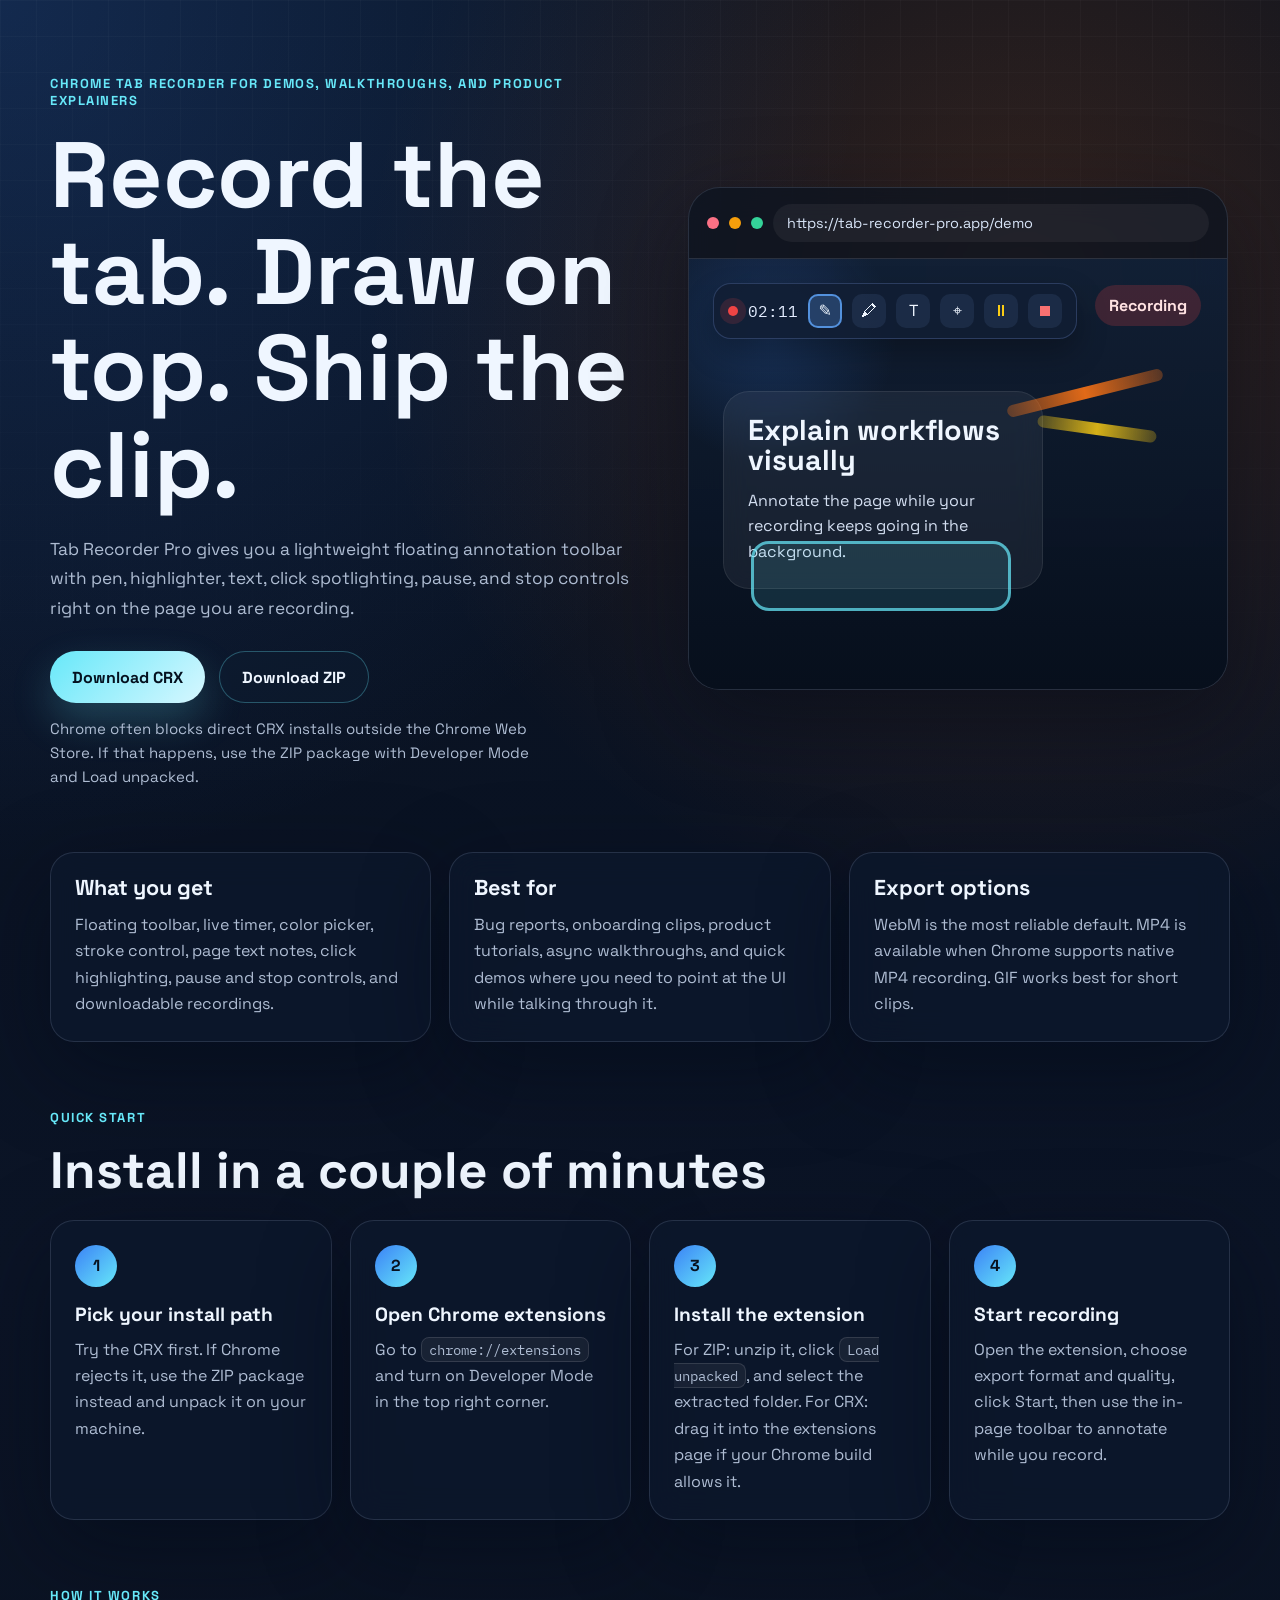
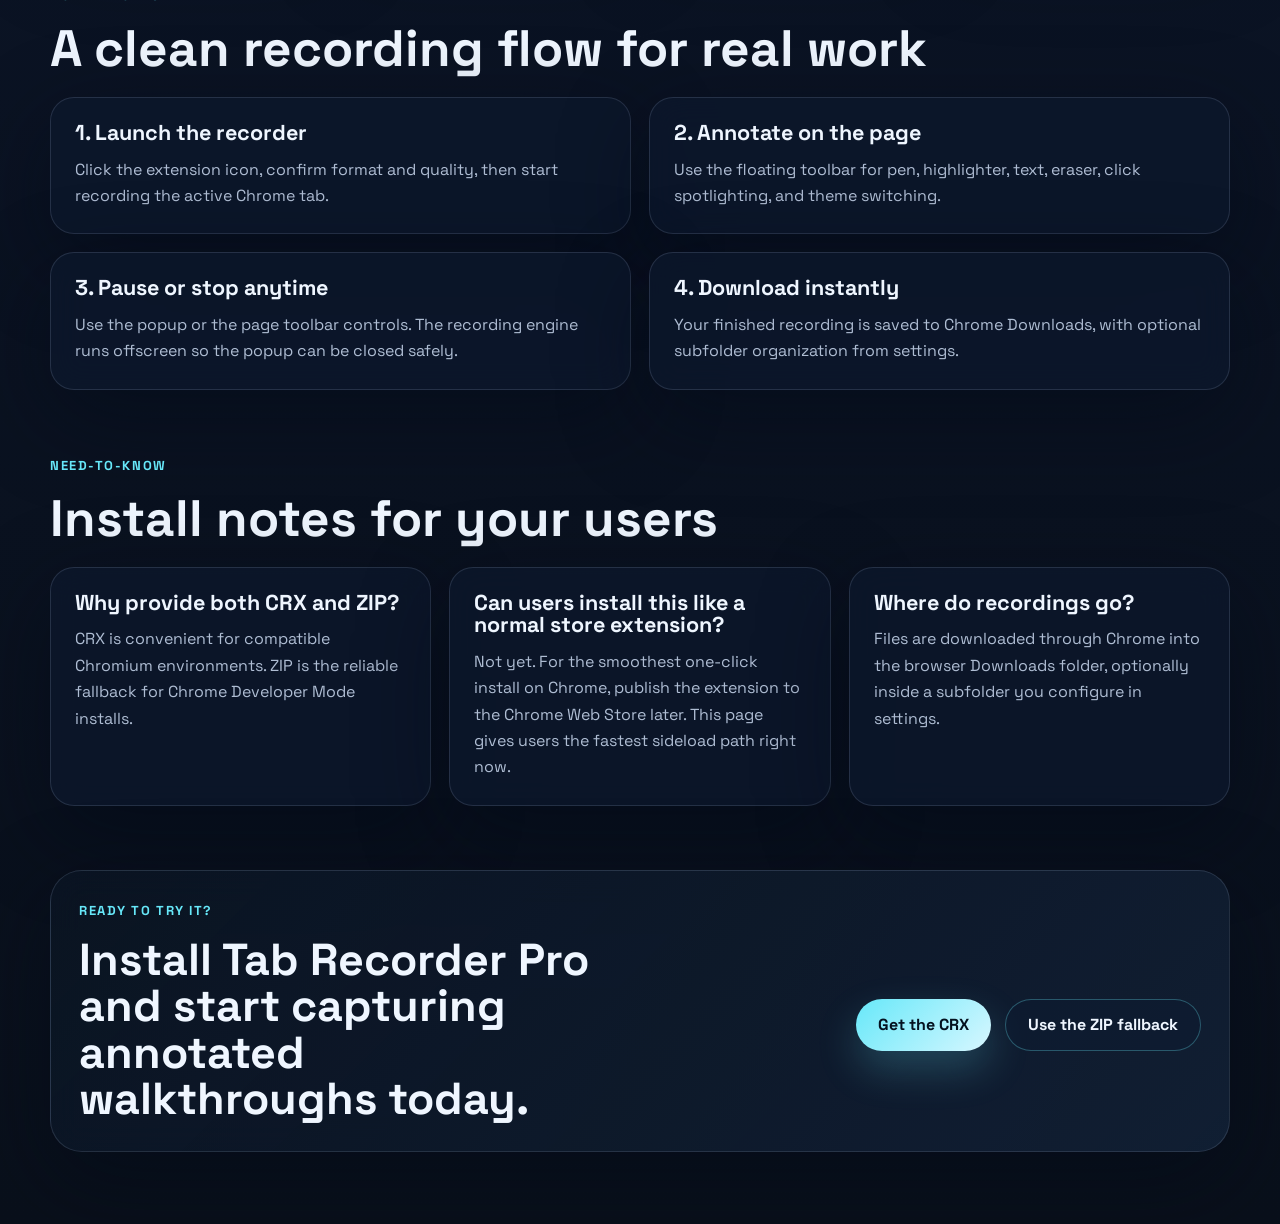
==== index.html @ f7ecb9b0 "Fix recorder controls and add install site" ====
<!DOCTYPE html>
<html lang="en">
<head>
  <meta charset="utf-8">
  <meta name="viewport" content="width=device-width, initial-scale=1.0">
  <title>Tab Recorder Pro</title>
  <meta name="description" content="Record Chrome tabs with a floating annotation toolbar, instant download links, and a fast setup guide.">
  <link rel="preconnect" href="https://fonts.googleapis.com">
  <link rel="preconnect" href="https://fonts.gstatic.com" crossorigin>
  <link href="https://fonts.googleapis.com/css2?family=Space+Grotesk:wght@400;500;700&family=IBM+Plex+Mono:wght@400;500&display=swap" rel="stylesheet">
  <link rel="stylesheet" href="site.css">
</head>
<body>
  <main class="page-shell">
    <section class="hero">
      <div class="hero-copy">
        <div class="eyebrow">Chrome tab recorder for demos, walkthroughs, and product explainers</div>
        <h1>Record the tab. Draw on top. Ship the clip.</h1>
        <p class="hero-text">
          Tab Recorder Pro gives you a lightweight floating annotation toolbar with pen, highlighter, text,
          click spotlighting, pause, and stop controls right on the page you are recording.
        </p>
        <div class="hero-actions">
          <a class="cta primary" href="/downloads/tab-recorder-pro.crx">Download CRX</a>
          <a class="cta secondary" href="/downloads/tab-recorder-pro.zip">Download ZIP</a>
        </div>
        <p class="hero-note">
          Chrome often blocks direct CRX installs outside the Chrome Web Store. If that happens, use the ZIP package
          with Developer Mode and Load unpacked.
        </p>
      </div>

      <div class="hero-demo" aria-hidden="true">
        <div class="demo-window">
          <div class="demo-browser-bar">
            <span class="demo-dot red"></span>
            <span class="demo-dot amber"></span>
            <span class="demo-dot green"></span>
            <div class="demo-address">https://tab-recorder-pro.app/demo</div>
          </div>
          <div class="demo-canvas">
            <div class="demo-toolbar">
              <span class="demo-rec"></span>
              <span class="demo-time">02:11</span>
              <span class="demo-tool active">✎</span>
              <span class="demo-tool">🖍</span>
              <span class="demo-tool">T</span>
              <span class="demo-tool">⌖</span>
              <span class="demo-tool pause">⏸</span>
              <span class="demo-tool stop">⏹</span>
            </div>
            <div class="demo-badge">Recording</div>
            <div class="demo-card">
              <h2>Explain workflows visually</h2>
              <p>Annotate the page while your recording keeps going in the background.</p>
            </div>
            <div class="demo-highlight"></div>
            <div class="demo-scribble scribble-one"></div>
            <div class="demo-scribble scribble-two"></div>
          </div>
        </div>
      </div>
    </section>

    <section class="feature-grid">
      <article class="feature-card">
        <h2>What you get</h2>
        <p>Floating toolbar, live timer, color picker, stroke control, page text notes, click highlighting, pause and stop controls, and downloadable recordings.</p>
      </article>
      <article class="feature-card">
        <h2>Best for</h2>
        <p>Bug reports, onboarding clips, product tutorials, async walkthroughs, and quick demos where you need to point at the UI while talking through it.</p>
      </article>
      <article class="feature-card">
        <h2>Export options</h2>
        <p>WebM is the most reliable default. MP4 is available when Chrome supports native MP4 recording. GIF works best for short clips.</p>
      </article>
    </section>

    <section class="guide">
      <div class="section-heading">
        <span class="eyebrow">Quick start</span>
        <h2>Install in a couple of minutes</h2>
      </div>

      <div class="steps">
        <article class="step-card">
          <span class="step-number">1</span>
          <h3>Pick your install path</h3>
          <p>Try the CRX first. If Chrome rejects it, use the ZIP package instead and unpack it on your machine.</p>
        </article>
        <article class="step-card">
          <span class="step-number">2</span>
          <h3>Open Chrome extensions</h3>
          <p>Go to <code>chrome://extensions</code> and turn on Developer Mode in the top right corner.</p>
        </article>
        <article class="step-card">
          <span class="step-number">3</span>
          <h3>Install the extension</h3>
          <p>For ZIP: unzip it, click <code>Load unpacked</code>, and select the extracted folder. For CRX: drag it into the extensions page if your Chrome build allows it.</p>
        </article>
        <article class="step-card">
          <span class="step-number">4</span>
          <h3>Start recording</h3>
          <p>Open the extension, choose export format and quality, click Start, then use the in-page toolbar to annotate while you record.</p>
        </article>
      </div>
    </section>

    <section class="workflow">
      <div class="section-heading">
        <span class="eyebrow">How it works</span>
        <h2>A clean recording flow for real work</h2>
      </div>

      <div class="workflow-grid">
        <article class="workflow-card">
          <h3>1. Launch the recorder</h3>
          <p>Click the extension icon, confirm format and quality, then start recording the active Chrome tab.</p>
        </article>
        <article class="workflow-card">
          <h3>2. Annotate on the page</h3>
          <p>Use the floating toolbar for pen, highlighter, text, eraser, click spotlighting, and theme switching.</p>
        </article>
        <article class="workflow-card">
          <h3>3. Pause or stop anytime</h3>
          <p>Use the popup or the page toolbar controls. The recording engine runs offscreen so the popup can be closed safely.</p>
        </article>
        <article class="workflow-card">
          <h3>4. Download instantly</h3>
          <p>Your finished recording is saved to Chrome Downloads, with optional subfolder organization from settings.</p>
        </article>
      </div>
    </section>

    <section class="faq">
      <div class="section-heading">
        <span class="eyebrow">Need-to-know</span>
        <h2>Install notes for your users</h2>
      </div>

      <div class="faq-list">
        <article class="faq-item">
          <h3>Why provide both CRX and ZIP?</h3>
          <p>CRX is convenient for compatible Chromium environments. ZIP is the reliable fallback for Chrome Developer Mode installs.</p>
        </article>
        <article class="faq-item">
          <h3>Can users install this like a normal store extension?</h3>
          <p>Not yet. For the smoothest one-click install on Chrome, publish the extension to the Chrome Web Store later. This page gives users the fastest sideload path right now.</p>
        </article>
        <article class="faq-item">
          <h3>Where do recordings go?</h3>
          <p>Files are downloaded through Chrome into the browser Downloads folder, optionally inside a subfolder you configure in settings.</p>
        </article>
      </div>
    </section>

    <section class="footer-cta">
      <div>
        <span class="eyebrow">Ready to try it?</span>
        <h2>Install Tab Recorder Pro and start capturing annotated walkthroughs today.</h2>
      </div>
      <div class="hero-actions">
        <a class="cta primary" href="/downloads/tab-recorder-pro.crx">Get the CRX</a>
        <a class="cta secondary" href="/downloads/tab-recorder-pro.zip">Use the ZIP fallback</a>
      </div>
    </section>
  </main>
</body>
</html>
---- site.css ----
:root {
  color-scheme: dark;
  --bg: #08111f;
  --bg-alt: #101f35;
  --panel: rgba(12, 24, 44, 0.78);
  --panel-strong: rgba(16, 30, 56, 0.92);
  --text: #eff6ff;
  --muted: #afbdd3;
  --line: rgba(174, 194, 224, 0.16);
  --accent: #67e8f9;
  --accent-strong: #3b82f6;
  --warm: #f97316;
  --success: #22c55e;
  --shadow: 0 28px 90px rgba(2, 8, 23, 0.45);
  --radius-xl: 32px;
  --radius-lg: 24px;
  --radius-md: 18px;
  --radius-sm: 14px;
}

* {
  box-sizing: border-box;
}

html {
  scroll-behavior: smooth;
}

body {
  margin: 0;
  min-height: 100vh;
  font-family: "Space Grotesk", system-ui, sans-serif;
  color: var(--text);
  background:
    radial-gradient(circle at top left, rgba(59, 130, 246, 0.22), transparent 28%),
    radial-gradient(circle at 80% 10%, rgba(249, 115, 22, 0.18), transparent 24%),
    linear-gradient(180deg, #08111f 0%, #0b1426 45%, #09101b 100%);
}

body::before {
  content: "";
  position: fixed;
  inset: 0;
  pointer-events: none;
  background-image:
    linear-gradient(rgba(255, 255, 255, 0.03) 1px, transparent 1px),
    linear-gradient(90deg, rgba(255, 255, 255, 0.03) 1px, transparent 1px);
  background-size: 36px 36px;
  mask-image: linear-gradient(180deg, rgba(0, 0, 0, 0.75), transparent 92%);
}

.page-shell {
  width: min(1180px, calc(100% - 32px));
  margin: 0 auto;
  padding: 32px 0 72px;
}

.hero,
.feature-grid,
.guide,
.workflow,
.faq,
.footer-cta {
  position: relative;
  z-index: 1;
}

.hero {
  display: grid;
  grid-template-columns: 1.05fr 0.95fr;
  gap: 36px;
  align-items: center;
  padding: 40px 0 32px;
}

.eyebrow {
  display: inline-flex;
  align-items: center;
  gap: 8px;
  margin-bottom: 18px;
  font-size: 13px;
  font-weight: 700;
  letter-spacing: 0.12em;
  text-transform: uppercase;
  color: var(--accent);
}

h1,
h2,
h3 {
  margin: 0;
  line-height: 1.04;
}

h1 {
  max-width: 12ch;
  font-size: clamp(3rem, 8vw, 5.8rem);
}

.hero-text,
.feature-card p,
.step-card p,
.workflow-card p,
.faq-item p,
.hero-note {
  color: var(--muted);
}

.hero-text {
  max-width: 58ch;
  margin: 22px 0 0;
  font-size: 1.08rem;
  line-height: 1.7;
}

.hero-actions {
  display: flex;
  flex-wrap: wrap;
  gap: 14px;
  margin-top: 28px;
}

.cta {
  display: inline-flex;
  align-items: center;
  justify-content: center;
  min-height: 52px;
  padding: 0 22px;
  border-radius: 999px;
  text-decoration: none;
  font-weight: 700;
  transition: transform 0.18s ease, box-shadow 0.18s ease, border-color 0.18s ease;
}

.cta:hover {
  transform: translateY(-2px);
}

.cta.primary {
  color: #04111f;
  background: linear-gradient(135deg, var(--accent) 0%, #d7f7ff 100%);
  box-shadow: 0 18px 40px rgba(103, 232, 249, 0.22);
}

.cta.secondary {
  color: var(--text);
  border: 1px solid rgba(103, 232, 249, 0.3);
  background: rgba(14, 28, 48, 0.54);
}

.hero-note {
  max-width: 50ch;
  margin-top: 14px;
  font-size: 0.94rem;
  line-height: 1.6;
}

.hero-demo {
  display: flex;
  justify-content: center;
}

.demo-window {
  width: 100%;
  max-width: 540px;
  overflow: hidden;
  border: 1px solid var(--line);
  border-radius: var(--radius-xl);
  background: rgba(9, 18, 32, 0.68);
  box-shadow: var(--shadow);
  backdrop-filter: blur(18px);
}

.demo-browser-bar {
  display: flex;
  align-items: center;
  gap: 10px;
  padding: 16px 18px;
  border-bottom: 1px solid var(--line);
}

.demo-dot {
  width: 12px;
  height: 12px;
  border-radius: 50%;
}

.demo-dot.red { background: #fb7185; }
.demo-dot.amber { background: #f59e0b; }
.demo-dot.green { background: #34d399; }

.demo-address {
  flex: 1;
  padding: 10px 14px;
  border-radius: 999px;
  background: rgba(255, 255, 255, 0.05);
  color: #d8e5f8;
  font-size: 0.9rem;
}

.demo-canvas {
  position: relative;
  min-height: 430px;
  padding: 24px;
  background:
    radial-gradient(circle at 15% 18%, rgba(59, 130, 246, 0.2), transparent 22%),
    linear-gradient(180deg, rgba(17, 34, 58, 0.8) 0%, rgba(7, 15, 28, 0.98) 100%);
}

.demo-toolbar {
  display: inline-flex;
  align-items: center;
  gap: 10px;
  padding: 10px 14px;
  border: 1px solid rgba(137, 172, 255, 0.22);
  border-radius: 18px;
  background: rgba(18, 30, 52, 0.88);
  box-shadow: 0 14px 30px rgba(0, 0, 0, 0.28);
}

.demo-rec {
  width: 10px;
  height: 10px;
  border-radius: 50%;
  background: #ef4444;
  box-shadow: 0 0 0 8px rgba(239, 68, 68, 0.15);
}

.demo-time {
  font-family: "IBM Plex Mono", monospace;
  color: #e4edff;
}

.demo-tool {
  display: inline-flex;
  align-items: center;
  justify-content: center;
  width: 34px;
  height: 34px;
  border-radius: 10px;
  background: rgba(86, 118, 170, 0.16);
}

.demo-tool.active {
  background: rgba(96, 165, 250, 0.25);
  box-shadow: inset 0 0 0 2px rgba(96, 165, 250, 0.8);
}

.demo-tool.pause { color: #facc15; }
.demo-tool.stop { color: #f87171; }

.demo-badge {
  position: absolute;
  top: 26px;
  right: 26px;
  padding: 10px 14px;
  border-radius: 999px;
  background: rgba(239, 68, 68, 0.2);
  color: #ffe2e2;
  font-weight: 700;
}

.demo-card {
  position: absolute;
  left: 34px;
  top: 132px;
  width: min(320px, calc(100% - 68px));
  padding: 24px;
  border: 1px solid rgba(255, 255, 255, 0.08);
  border-radius: 26px;
  background: rgba(255, 255, 255, 0.06);
  backdrop-filter: blur(12px);
}

.demo-card h2 {
  font-size: 1.8rem;
}

.demo-card p {
  margin: 12px 0 0;
  color: #d4dff1;
  line-height: 1.6;
}

.demo-highlight {
  position: absolute;
  left: 62px;
  bottom: 78px;
  width: 260px;
  height: 70px;
  border: 3px solid rgba(103, 232, 249, 0.7);
  border-radius: 18px;
  background: rgba(103, 232, 249, 0.12);
}

.demo-scribble {
  position: absolute;
  border-radius: 999px;
}

.scribble-one {
  right: 62px;
  top: 128px;
  width: 160px;
  height: 12px;
  transform: rotate(-14deg);
  background: linear-gradient(90deg, rgba(249, 115, 22, 0.3), rgba(249, 115, 22, 0.9), rgba(249, 115, 22, 0.3));
}

.scribble-two {
  right: 70px;
  top: 164px;
  width: 120px;
  height: 12px;
  transform: rotate(8deg);
  background: linear-gradient(90deg, rgba(250, 204, 21, 0.25), rgba(250, 204, 21, 0.85), rgba(250, 204, 21, 0.25));
}

.feature-grid,
.steps,
.workflow-grid,
.faq-list {
  display: grid;
  gap: 18px;
}

.feature-grid {
  grid-template-columns: repeat(3, minmax(0, 1fr));
  margin-top: 16px;
}

.feature-card,
.step-card,
.workflow-card,
.faq-item,
.footer-cta {
  border: 1px solid var(--line);
  background: var(--panel);
  box-shadow: var(--shadow);
  backdrop-filter: blur(16px);
}

.feature-card {
  padding: 24px;
  border-radius: var(--radius-lg);
}

.feature-card h2,
.workflow-card h3,
.faq-item h3 {
  font-size: 1.35rem;
}

.feature-card p,
.step-card p,
.workflow-card p,
.faq-item p {
  margin: 12px 0 0;
  line-height: 1.65;
}

.guide,
.workflow,
.faq {
  margin-top: 64px;
}

.section-heading {
  margin-bottom: 22px;
}

.section-heading h2 {
  font-size: clamp(2rem, 5vw, 3.2rem);
}

.steps {
  grid-template-columns: repeat(4, minmax(0, 1fr));
}

.step-card {
  position: relative;
  padding: 24px;
  border-radius: var(--radius-lg);
}

.step-number {
  display: inline-flex;
  align-items: center;
  justify-content: center;
  width: 42px;
  height: 42px;
  margin-bottom: 18px;
  border-radius: 50%;
  background: linear-gradient(135deg, var(--accent-strong), var(--accent));
  color: #08111f;
  font-weight: 700;
}

.step-card h3 {
  font-size: 1.2rem;
}

code {
  padding: 2px 7px;
  border: 1px solid rgba(255, 255, 255, 0.12);
  border-radius: 8px;
  background: rgba(255, 255, 255, 0.05);
  font-family: "IBM Plex Mono", monospace;
  font-size: 0.9em;
}

.workflow-grid {
  grid-template-columns: repeat(2, minmax(0, 1fr));
}

.workflow-card,
.faq-item {
  padding: 24px;
  border-radius: var(--radius-lg);
}

.faq-list {
  grid-template-columns: repeat(3, minmax(0, 1fr));
}

.footer-cta {
  display: flex;
  align-items: center;
  justify-content: space-between;
  gap: 22px;
  margin-top: 64px;
  padding: 28px;
  border-radius: var(--radius-xl);
  background:
    linear-gradient(135deg, rgba(8, 17, 31, 0.86), rgba(16, 31, 53, 0.92)),
    linear-gradient(120deg, rgba(103, 232, 249, 0.1), rgba(249, 115, 22, 0.08));
}

.footer-cta h2 {
  max-width: 18ch;
  font-size: clamp(1.8rem, 4vw, 2.8rem);
}

@media (max-width: 1080px) {
  .hero,
  .feature-grid,
  .steps,
  .faq-list {
    grid-template-columns: 1fr;
  }

  .workflow-grid {
    grid-template-columns: 1fr;
  }

  .footer-cta {
    flex-direction: column;
    align-items: flex-start;
  }
}

@media (max-width: 820px) {
  .page-shell {
    width: min(100% - 20px, 1180px);
    padding-top: 18px;
  }

  .hero {
    gap: 24px;
    padding-top: 20px;
  }

  .demo-canvas {
    min-height: 380px;
  }

  .demo-card {
    position: relative;
    left: auto;
    top: auto;
    margin-top: 26px;
    width: 100%;
  }

  .demo-highlight {
    left: 30px;
    bottom: 34px;
    width: calc(100% - 60px);
  }

  .demo-badge {
    top: auto;
    right: 20px;
    bottom: 20px;
  }
}
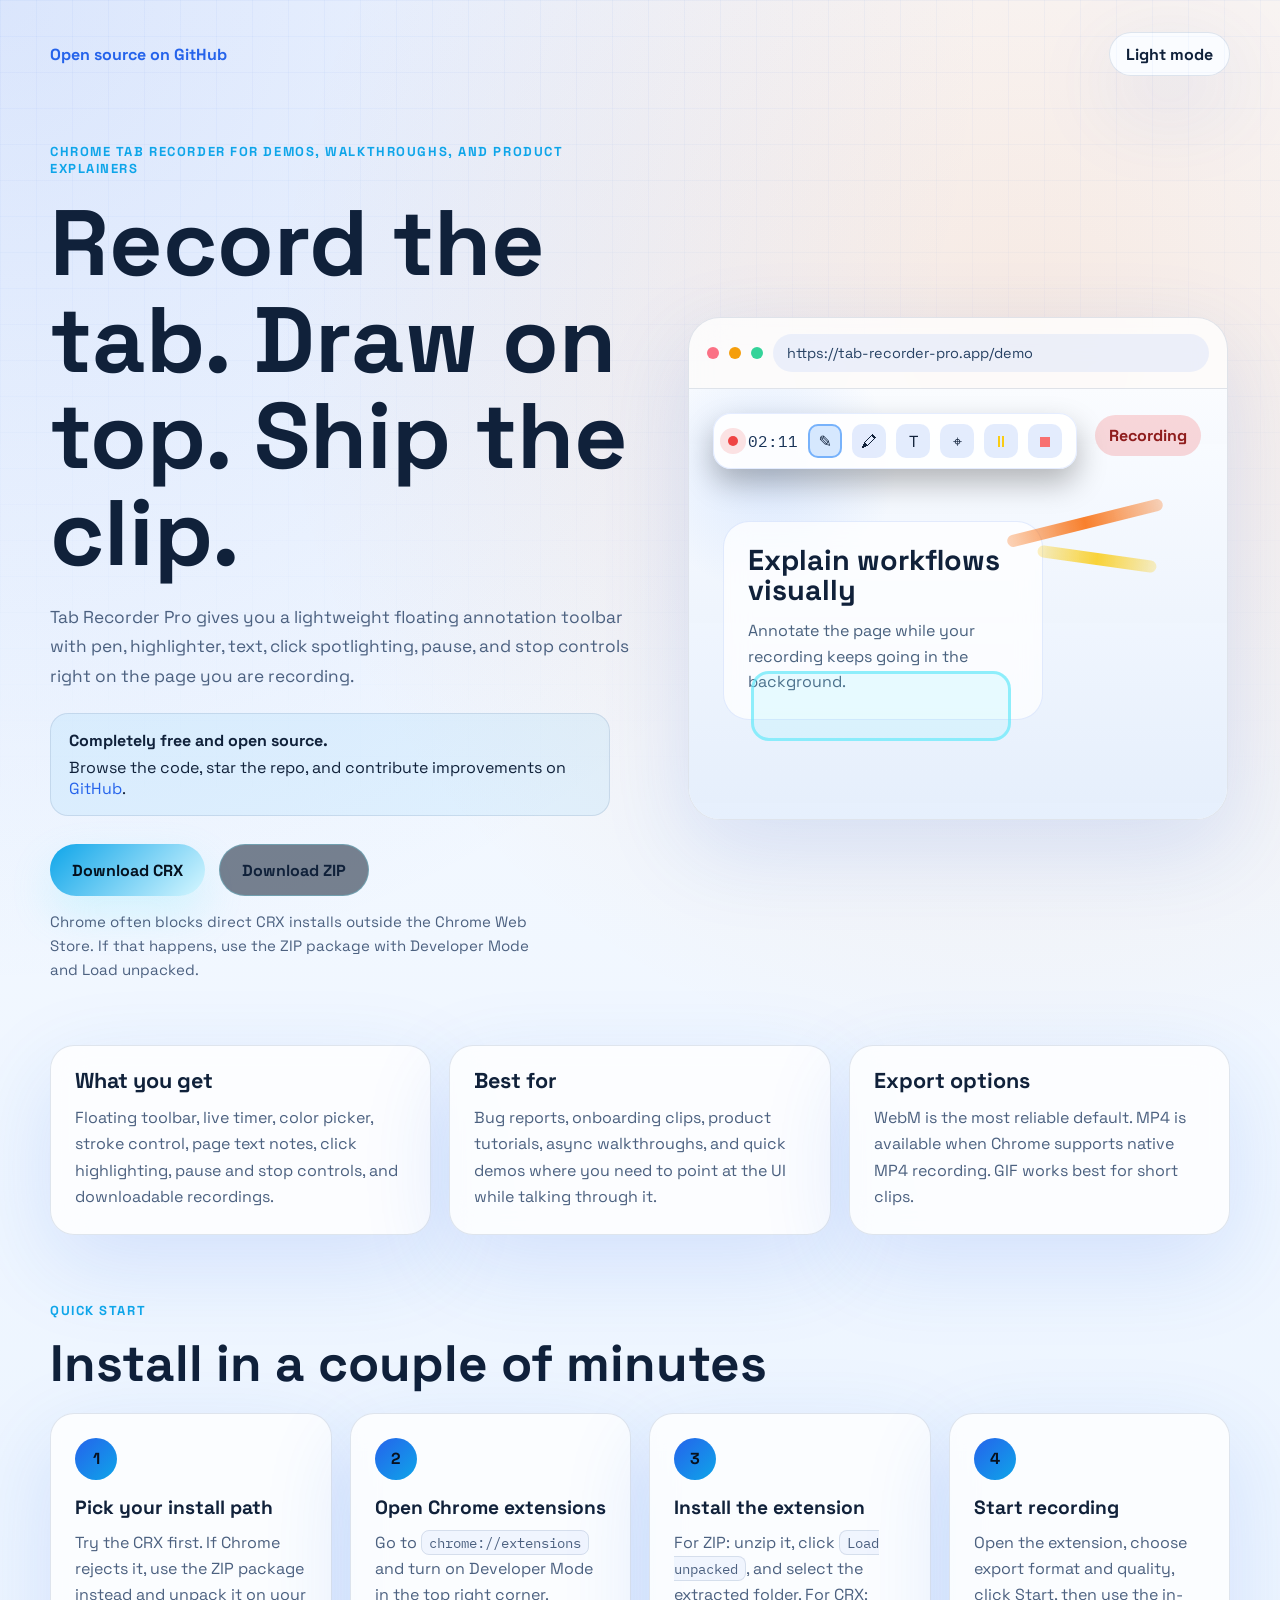
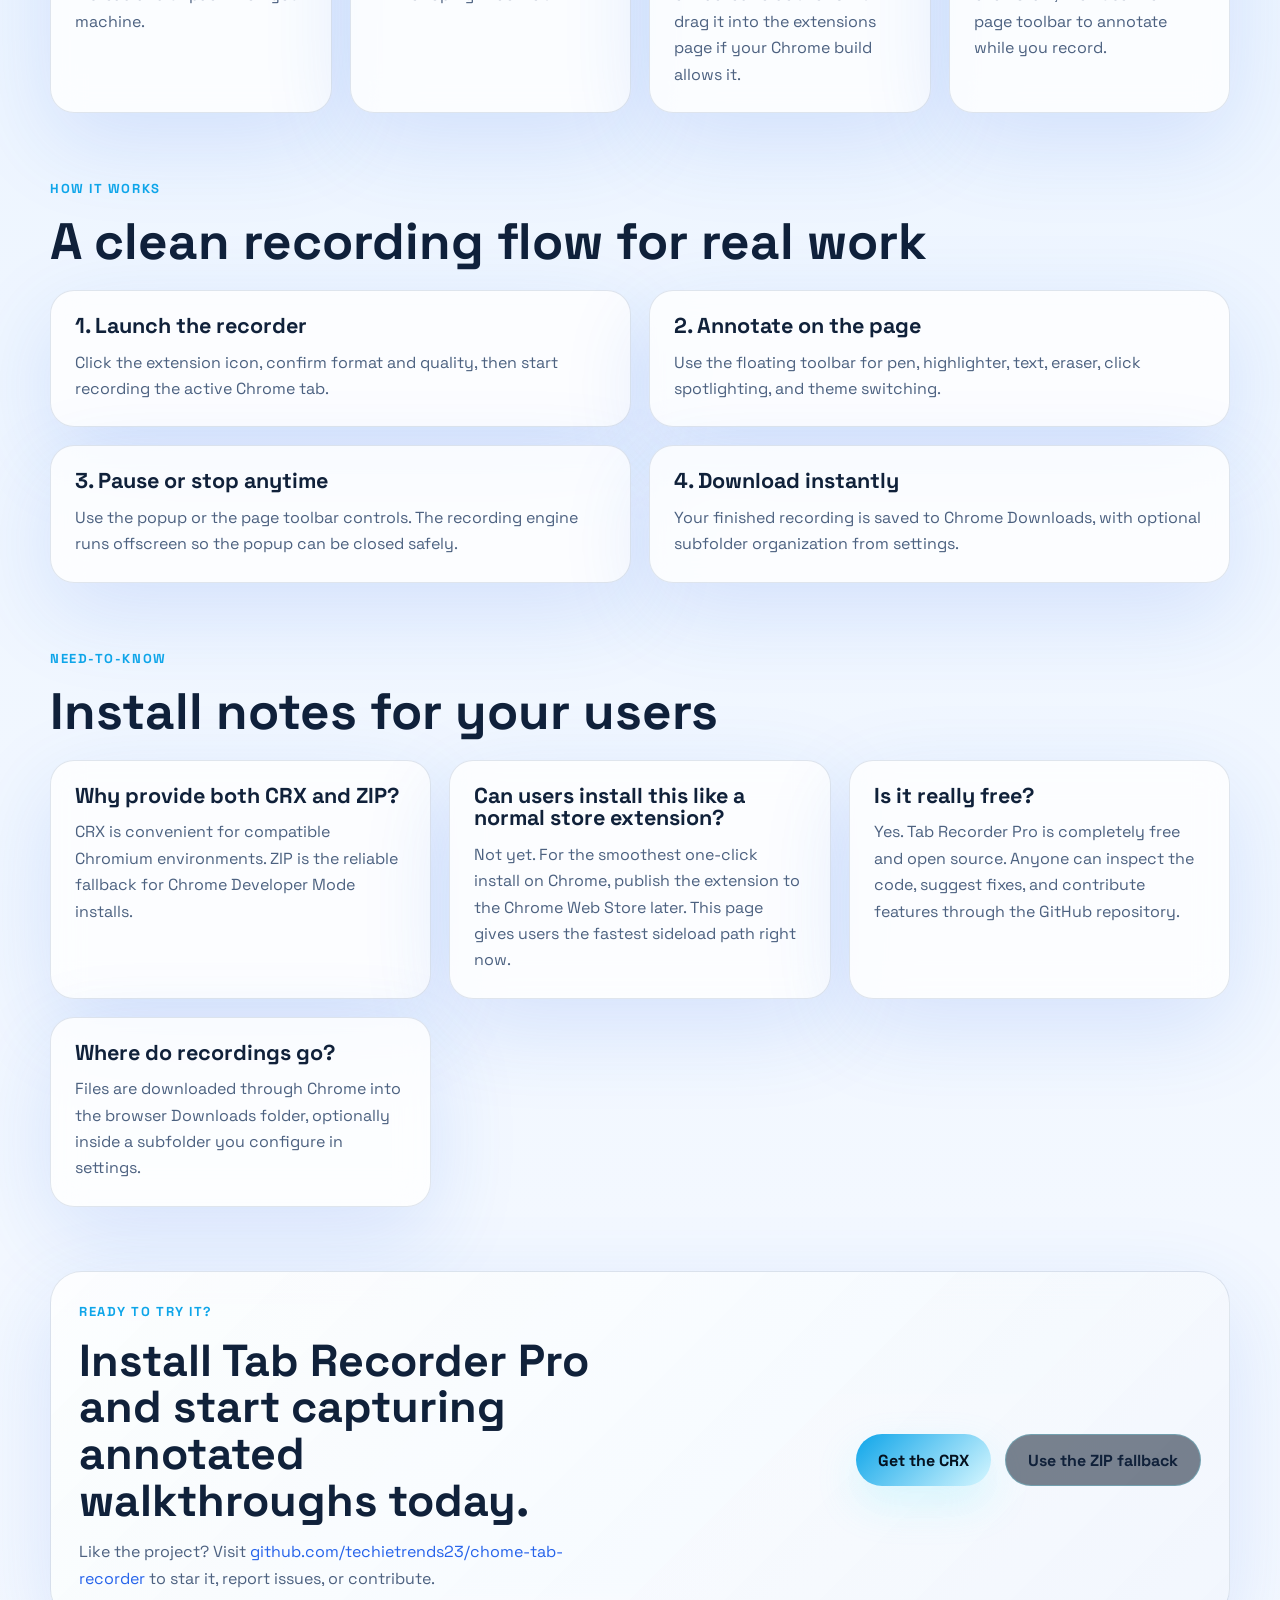
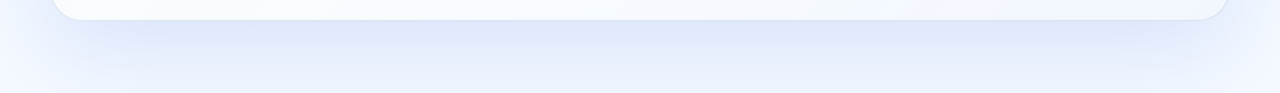
==== commit 582b7310: "Add theme toggle and open source messaging" ====
--- a/index.html
+++ b/index.html
@@ -12,6 +12,15 @@
 </head>
 <body>
   <main class="page-shell">
+    <div class="topbar">
+      <a class="repo-link" href="https://github.com/techietrends23/chome-tab-recorder" target="_blank" rel="noreferrer">
+        Open source on GitHub
+      </a>
+      <button class="theme-toggle" id="themeToggle" type="button" aria-label="Switch to dark theme">
+        <span class="theme-toggle-label">Light mode</span>
+      </button>
+    </div>
+
     <section class="hero">
       <div class="hero-copy">
         <div class="eyebrow">Chrome tab recorder for demos, walkthroughs, and product explainers</div>
@@ -20,6 +29,13 @@
           Tab Recorder Pro gives you a lightweight floating annotation toolbar with pen, highlighter, text,
           click spotlighting, pause, and stop controls right on the page you are recording.
         </p>
+        <div class="open-source-banner">
+          <strong>Completely free and open source.</strong>
+          <span>
+            Browse the code, star the repo, and contribute improvements on
+            <a href="https://github.com/techietrends23/chome-tab-recorder" target="_blank" rel="noreferrer">GitHub</a>.
+          </span>
+        </div>
         <div class="hero-actions">
           <a class="cta primary" href="/downloads/tab-recorder-pro.crx">Download CRX</a>
           <a class="cta secondary" href="/downloads/tab-recorder-pro.zip">Download ZIP</a>
@@ -149,6 +165,10 @@
           <p>Not yet. For the smoothest one-click install on Chrome, publish the extension to the Chrome Web Store later. This page gives users the fastest sideload path right now.</p>
         </article>
         <article class="faq-item">
+          <h3>Is it really free?</h3>
+          <p>Yes. Tab Recorder Pro is completely free and open source. Anyone can inspect the code, suggest fixes, and contribute features through the GitHub repository.</p>
+        </article>
+        <article class="faq-item">
           <h3>Where do recordings go?</h3>
           <p>Files are downloaded through Chrome into the browser Downloads folder, optionally inside a subfolder you configure in settings.</p>
         </article>
@@ -159,6 +179,11 @@
       <div>
         <span class="eyebrow">Ready to try it?</span>
         <h2>Install Tab Recorder Pro and start capturing annotated walkthroughs today.</h2>
+        <p class="footer-note">
+          Like the project? Visit
+          <a href="https://github.com/techietrends23/chome-tab-recorder" target="_blank" rel="noreferrer">github.com/techietrends23/chome-tab-recorder</a>
+          to star it, report issues, or contribute.
+        </p>
       </div>
       <div class="hero-actions">
         <a class="cta primary" href="/downloads/tab-recorder-pro.crx">Get the CRX</a>
@@ -166,5 +191,6 @@
       </div>
     </section>
   </main>
+  <script src="site.js"></script>
 </body>
 </html>
--- a/site.css
+++ b/site.css
@@ -1,4 +1,24 @@
 :root {
+  color-scheme: light;
+  --bg: #f5f9ff;
+  --bg-alt: #dbeafe;
+  --panel: rgba(255, 255, 255, 0.78);
+  --panel-strong: rgba(250, 252, 255, 0.96);
+  --text: #10213a;
+  --muted: #4c6180;
+  --line: rgba(91, 117, 156, 0.18);
+  --accent: #0ea5e9;
+  --accent-strong: #2563eb;
+  --warm: #f97316;
+  --success: #16a34a;
+  --shadow: 0 28px 90px rgba(37, 99, 235, 0.14);
+  --radius-xl: 32px;
+  --radius-lg: 24px;
+  --radius-md: 18px;
+  --radius-sm: 14px;
+}
+
+:root[data-theme="dark"] {
   color-scheme: dark;
   --bg: #08111f;
   --bg-alt: #101f35;
@@ -12,10 +32,6 @@
   --warm: #f97316;
   --success: #22c55e;
   --shadow: 0 28px 90px rgba(2, 8, 23, 0.45);
-  --radius-xl: 32px;
-  --radius-lg: 24px;
-  --radius-md: 18px;
-  --radius-sm: 14px;
 }
 
 * {
@@ -32,6 +48,13 @@
   font-family: "Space Grotesk", system-ui, sans-serif;
   color: var(--text);
   background:
+    radial-gradient(circle at top left, rgba(37, 99, 235, 0.14), transparent 28%),
+    radial-gradient(circle at 80% 10%, rgba(249, 115, 22, 0.12), transparent 24%),
+    linear-gradient(180deg, #f8fbff 0%, #edf5ff 45%, #f5f9ff 100%);
+}
+
+:root[data-theme="dark"] body {
+  background:
     radial-gradient(circle at top left, rgba(59, 130, 246, 0.22), transparent 28%),
     radial-gradient(circle at 80% 10%, rgba(249, 115, 22, 0.18), transparent 24%),
     linear-gradient(180deg, #08111f 0%, #0b1426 45%, #09101b 100%);
@@ -43,16 +66,67 @@
   inset: 0;
   pointer-events: none;
   background-image:
+    linear-gradient(rgba(37, 99, 235, 0.05) 1px, transparent 1px),
+    linear-gradient(90deg, rgba(37, 99, 235, 0.05) 1px, transparent 1px);
+  background-size: 36px 36px;
+  mask-image: linear-gradient(180deg, rgba(0, 0, 0, 0.75), transparent 92%);
+}
+
+:root[data-theme="dark"] body::before {
+  background-image:
     linear-gradient(rgba(255, 255, 255, 0.03) 1px, transparent 1px),
     linear-gradient(90deg, rgba(255, 255, 255, 0.03) 1px, transparent 1px);
-  background-size: 36px 36px;
-  mask-image: linear-gradient(180deg, rgba(0, 0, 0, 0.75), transparent 92%);
 }
 
 .page-shell {
   width: min(1180px, calc(100% - 32px));
   margin: 0 auto;
   padding: 32px 0 72px;
+}
+
+.topbar {
+  display: flex;
+  align-items: center;
+  justify-content: space-between;
+  gap: 16px;
+  margin-bottom: 24px;
+}
+
+.repo-link,
+.footer-note a,
+.open-source-banner a {
+  color: var(--accent-strong);
+  text-decoration: none;
+}
+
+.repo-link:hover,
+.footer-note a:hover,
+.open-source-banner a:hover {
+  text-decoration: underline;
+}
+
+.repo-link {
+  font-weight: 700;
+}
+
+.theme-toggle {
+  display: inline-flex;
+  align-items: center;
+  justify-content: center;
+  min-height: 44px;
+  padding: 0 16px;
+  border: 1px solid var(--line);
+  border-radius: 999px;
+  background: var(--panel-strong);
+  color: var(--text);
+  font: inherit;
+  font-weight: 700;
+  cursor: pointer;
+  box-shadow: var(--shadow);
+}
+
+.theme-toggle:hover {
+  transform: translateY(-1px);
 }
 
 .hero,
@@ -155,6 +229,21 @@
   line-height: 1.6;
 }
 
+.open-source-banner {
+  display: grid;
+  gap: 6px;
+  max-width: 56ch;
+  margin-top: 22px;
+  padding: 16px 18px;
+  border: 1px solid var(--line);
+  border-radius: var(--radius-md);
+  background: rgba(14, 165, 233, 0.08);
+}
+
+:root[data-theme="dark"] .open-source-banner {
+  background: rgba(14, 165, 233, 0.12);
+}
+
 .hero-demo {
   display: flex;
   justify-content: center;
@@ -166,9 +255,13 @@
   overflow: hidden;
   border: 1px solid var(--line);
   border-radius: var(--radius-xl);
-  background: rgba(9, 18, 32, 0.68);
+  background: rgba(255, 255, 255, 0.76);
   box-shadow: var(--shadow);
   backdrop-filter: blur(18px);
+}
+
+:root[data-theme="dark"] .demo-window {
+  background: rgba(9, 18, 32, 0.68);
 }
 
 .demo-browser-bar {
@@ -193,9 +286,14 @@
   flex: 1;
   padding: 10px 14px;
   border-radius: 999px;
+  background: rgba(37, 99, 235, 0.08);
+  color: #264163;
+  font-size: 0.9rem;
+}
+
+:root[data-theme="dark"] .demo-address {
   background: rgba(255, 255, 255, 0.05);
   color: #d8e5f8;
-  font-size: 0.9rem;
 }
 
 .demo-canvas {
@@ -203,6 +301,12 @@
   min-height: 430px;
   padding: 24px;
   background:
+    radial-gradient(circle at 15% 18%, rgba(59, 130, 246, 0.14), transparent 22%),
+    linear-gradient(180deg, rgba(250, 252, 255, 0.98) 0%, rgba(228, 238, 252, 0.94) 100%);
+}
+
+:root[data-theme="dark"] .demo-canvas {
+  background:
     radial-gradient(circle at 15% 18%, rgba(59, 130, 246, 0.2), transparent 22%),
     linear-gradient(180deg, rgba(17, 34, 58, 0.8) 0%, rgba(7, 15, 28, 0.98) 100%);
 }
@@ -214,8 +318,12 @@
   padding: 10px 14px;
   border: 1px solid rgba(137, 172, 255, 0.22);
   border-radius: 18px;
+  background: rgba(255, 255, 255, 0.9);
+  box-shadow: 0 14px 30px rgba(0, 0, 0, 0.28);
+}
+
+:root[data-theme="dark"] .demo-toolbar {
   background: rgba(18, 30, 52, 0.88);
-  box-shadow: 0 14px 30px rgba(0, 0, 0, 0.28);
 }
 
 .demo-rec {
@@ -228,6 +336,10 @@
 
 .demo-time {
   font-family: "IBM Plex Mono", monospace;
+  color: #173256;
+}
+
+:root[data-theme="dark"] .demo-time {
   color: #e4edff;
 }
 
@@ -238,7 +350,7 @@
   width: 34px;
   height: 34px;
   border-radius: 10px;
-  background: rgba(86, 118, 170, 0.16);
+  background: rgba(37, 99, 235, 0.12);
 }
 
 .demo-tool.active {
@@ -256,8 +368,12 @@
   padding: 10px 14px;
   border-radius: 999px;
   background: rgba(239, 68, 68, 0.2);
+  color: #8f1d1d;
+  font-weight: 700;
+}
+
+:root[data-theme="dark"] .demo-badge {
   color: #ffe2e2;
-  font-weight: 700;
 }
 
 .demo-card {
@@ -266,10 +382,15 @@
   top: 132px;
   width: min(320px, calc(100% - 68px));
   padding: 24px;
+  border: 1px solid rgba(37, 99, 235, 0.12);
+  border-radius: 26px;
+  background: rgba(255, 255, 255, 0.74);
+  backdrop-filter: blur(12px);
+}
+
+:root[data-theme="dark"] .demo-card {
   border: 1px solid rgba(255, 255, 255, 0.08);
-  border-radius: 26px;
   background: rgba(255, 255, 255, 0.06);
-  backdrop-filter: blur(12px);
 }
 
 .demo-card h2 {
@@ -278,8 +399,12 @@
 
 .demo-card p {
   margin: 12px 0 0;
+  color: #49617e;
+  line-height: 1.6;
+}
+
+:root[data-theme="dark"] .demo-card p {
   color: #d4dff1;
-  line-height: 1.6;
 }
 
 .demo-highlight {
@@ -402,9 +527,9 @@
 
 code {
   padding: 2px 7px;
-  border: 1px solid rgba(255, 255, 255, 0.12);
+  border: 1px solid var(--line);
   border-radius: 8px;
-  background: rgba(255, 255, 255, 0.05);
+  background: rgba(37, 99, 235, 0.05);
   font-family: "IBM Plex Mono", monospace;
   font-size: 0.9em;
 }
@@ -432,6 +557,12 @@
   padding: 28px;
   border-radius: var(--radius-xl);
   background:
+    linear-gradient(135deg, rgba(255, 255, 255, 0.88), rgba(241, 247, 255, 0.94)),
+    linear-gradient(120deg, rgba(37, 99, 235, 0.06), rgba(249, 115, 22, 0.06));
+}
+
+:root[data-theme="dark"] .footer-cta {
+  background:
     linear-gradient(135deg, rgba(8, 17, 31, 0.86), rgba(16, 31, 53, 0.92)),
     linear-gradient(120deg, rgba(103, 232, 249, 0.1), rgba(249, 115, 22, 0.08));
 }
@@ -439,6 +570,13 @@
 .footer-cta h2 {
   max-width: 18ch;
   font-size: clamp(1.8rem, 4vw, 2.8rem);
+}
+
+.footer-note {
+  max-width: 54ch;
+  margin: 14px 0 0;
+  color: var(--muted);
+  line-height: 1.7;
 }
 
 @media (max-width: 1080px) {
@@ -465,6 +603,11 @@
     padding-top: 18px;
   }
 
+  .topbar {
+    flex-direction: column;
+    align-items: flex-start;
+  }
+
   .hero {
     gap: 24px;
     padding-top: 20px;
